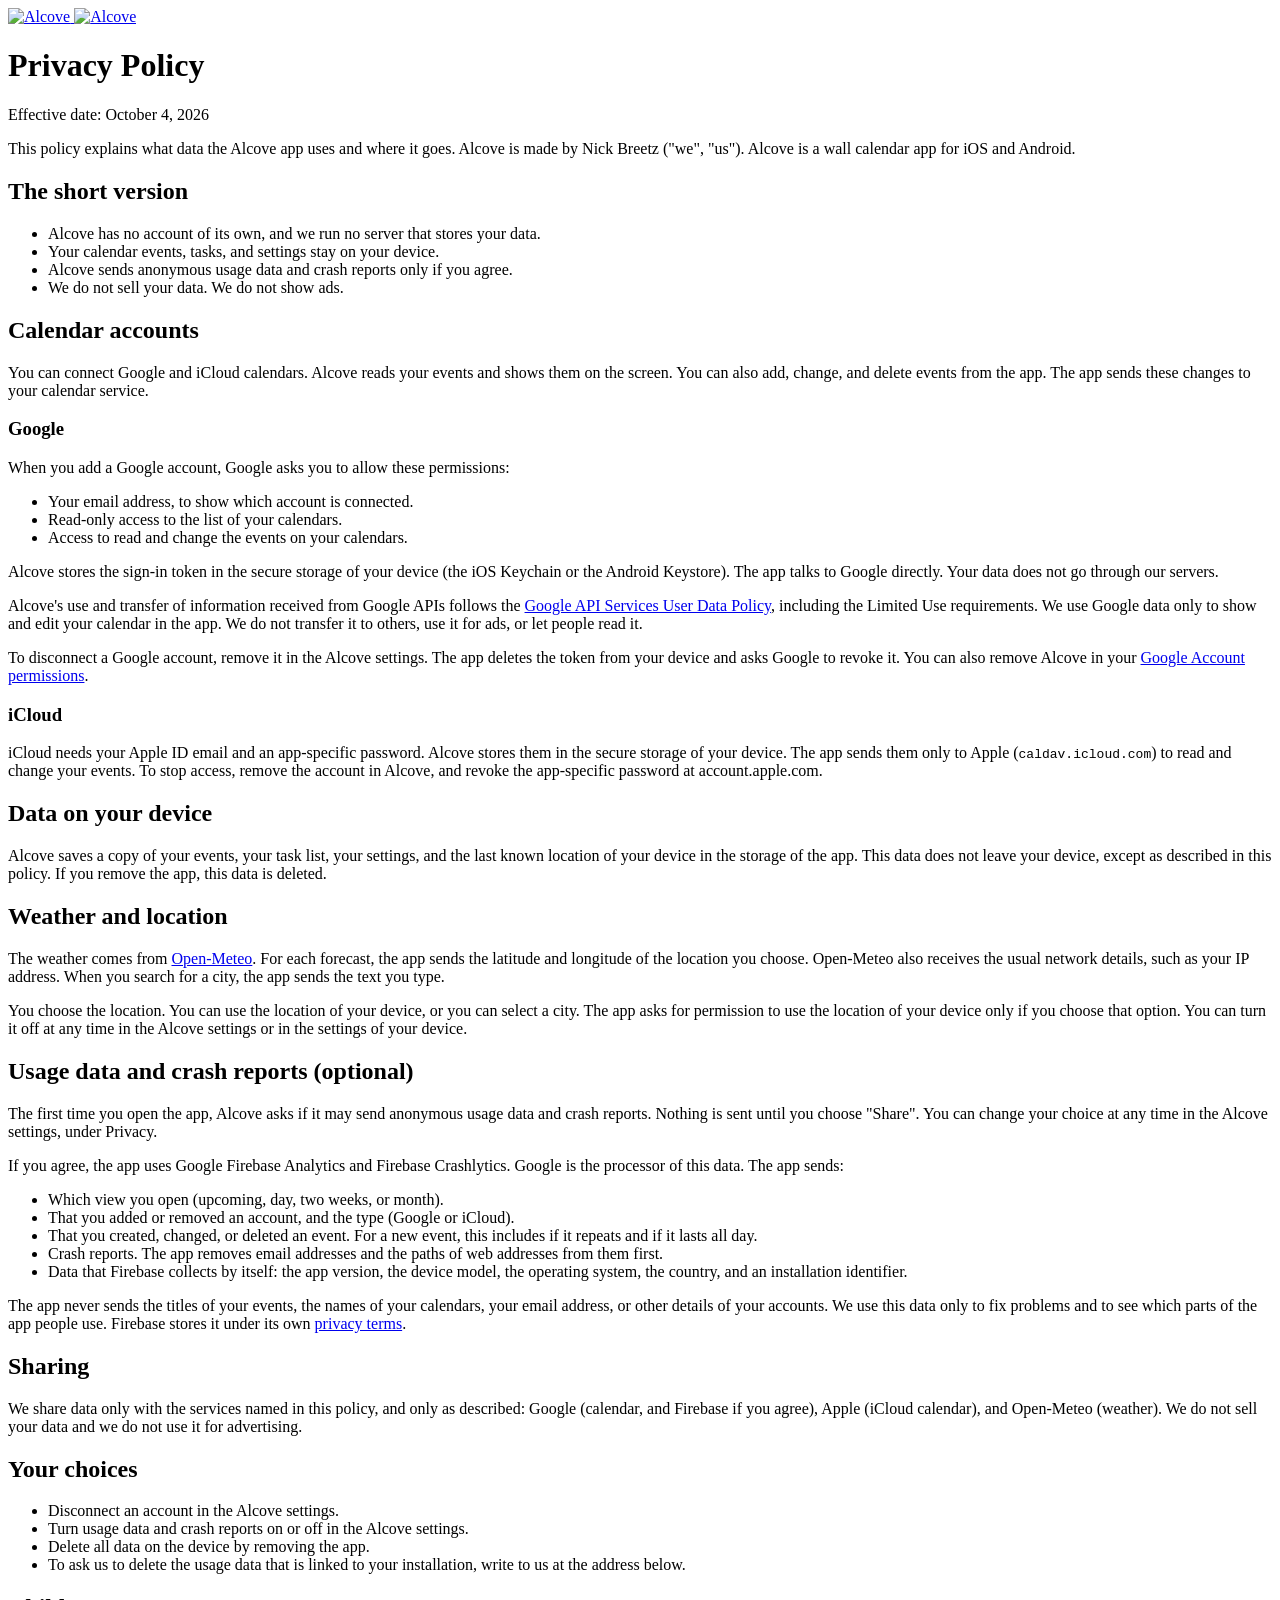
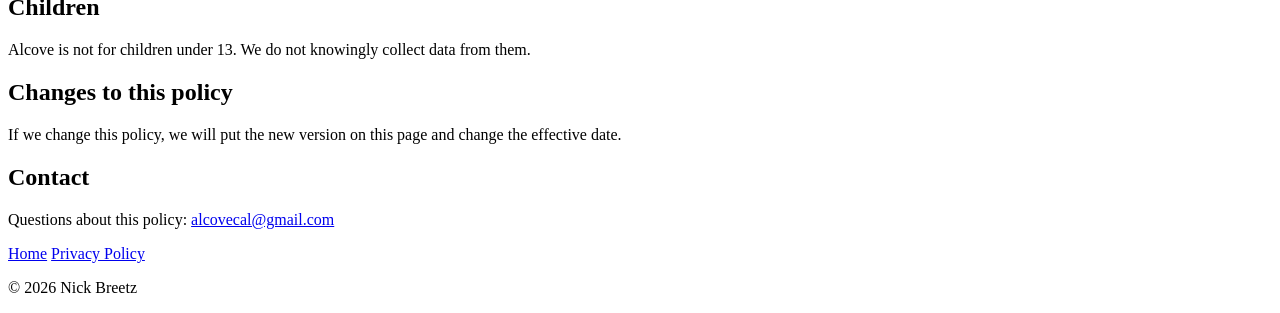
==== privacy.html @ d1e0ca30 "Add the contact email to the privacy policy Co-Authored-By: Claude Sonnet 5.5 <noreply@anthropic.com" ====
<!DOCTYPE html>
<html lang="en-US">
<head>
<meta charset="UTF-8" />
<meta name="viewport" content="width=device-width, initial-scale=1" />
<title>Privacy Policy &#8211; Alcove</title>
<meta name="description" content="How the Alcove app handles your data." />
<link rel="icon" href="assets/favicon-32.png" sizes="32x32" />
<link rel="apple-touch-icon" href="assets/apple-touch-icon.png" />
<link rel="stylesheet" href="style.css" />
</head>
<body>
<header>
  <a href="/">
    <img class="logo logo-light" src="assets/logo.png" alt="Alcove" />
    <img class="logo logo-dark" src="assets/logo-dark.png" alt="Alcove" />
  </a>
</header>

<main class="policy">
  <h1>Privacy Policy</h1>
  <p class="updated">Effective date: October 4, 2026</p>

  <p>This policy explains what data the Alcove app uses and where it goes. Alcove is made by Nick Breetz ("we", "us"). Alcove is a wall calendar app for iOS and Android.</p>

  <h2>The short version</h2>
  <ul>
    <li>Alcove has no account of its own, and we run no server that stores your data.</li>
    <li>Your calendar events, tasks, and settings stay on your device.</li>
    <li>Alcove sends anonymous usage data and crash reports only if you agree.</li>
    <li>We do not sell your data. We do not show ads.</li>
  </ul>

  <h2>Calendar accounts</h2>
  <p>You can connect Google and iCloud calendars. Alcove reads your events and shows them on the screen. You can also add, change, and delete events from the app. The app sends these changes to your calendar service.</p>

  <h3>Google</h3>
  <p>When you add a Google account, Google asks you to allow these permissions:</p>
  <ul>
    <li>Your email address, to show which account is connected.</li>
    <li>Read-only access to the list of your calendars.</li>
    <li>Access to read and change the events on your calendars.</li>
  </ul>
  <p>Alcove stores the sign-in token in the secure storage of your device (the iOS Keychain or the Android Keystore). The app talks to Google directly. Your data does not go through our servers.</p>
  <p>Alcove's use and transfer of information received from Google APIs follows the <a href="https://developers.google.com/terms/api-services-user-data-policy">Google API Services User Data Policy</a>, including the Limited Use requirements. We use Google data only to show and edit your calendar in the app. We do not transfer it to others, use it for ads, or let people read it.</p>
  <p>To disconnect a Google account, remove it in the Alcove settings. The app deletes the token from your device and asks Google to revoke it. You can also remove Alcove in your <a href="https://myaccount.google.com/permissions">Google Account permissions</a>.</p>

  <h3>iCloud</h3>
  <p>iCloud needs your Apple ID email and an app-specific password. Alcove stores them in the secure storage of your device. The app sends them only to Apple (<code>caldav.icloud.com</code>) to read and change your events. To stop access, remove the account in Alcove, and revoke the app-specific password at account.apple.com.</p>

  <h2>Data on your device</h2>
  <p>Alcove saves a copy of your events, your task list, your settings, and the last known location of your device in the storage of the app. This data does not leave your device, except as described in this policy. If you remove the app, this data is deleted.</p>

  <h2>Weather and location</h2>
  <p>The weather comes from <a href="https://open-meteo.com">Open-Meteo</a>. For each forecast, the app sends the latitude and longitude of the location you choose. Open-Meteo also receives the usual network details, such as your IP address. When you search for a city, the app sends the text you type.</p>
  <p>You choose the location. You can use the location of your device, or you can select a city. The app asks for permission to use the location of your device only if you choose that option. You can turn it off at any time in the Alcove settings or in the settings of your device.</p>

  <h2>Usage data and crash reports (optional)</h2>
  <p>The first time you open the app, Alcove asks if it may send anonymous usage data and crash reports. Nothing is sent until you choose "Share". You can change your choice at any time in the Alcove settings, under Privacy.</p>
  <p>If you agree, the app uses Google Firebase Analytics and Firebase Crashlytics. Google is the processor of this data. The app sends:</p>
  <ul>
    <li>Which view you open (upcoming, day, two weeks, or month).</li>
    <li>That you added or removed an account, and the type (Google or iCloud).</li>
    <li>That you created, changed, or deleted an event. For a new event, this includes if it repeats and if it lasts all day.</li>
    <li>Crash reports. The app removes email addresses and the paths of web addresses from them first.</li>
    <li>Data that Firebase collects by itself: the app version, the device model, the operating system, the country, and an installation identifier.</li>
  </ul>
  <p>The app never sends the titles of your events, the names of your calendars, your email address, or other details of your accounts. We use this data only to fix problems and to see which parts of the app people use. Firebase stores it under its own <a href="https://firebase.google.com/support/privacy">privacy terms</a>.</p>

  <h2>Sharing</h2>
  <p>We share data only with the services named in this policy, and only as described: Google (calendar, and Firebase if you agree), Apple (iCloud calendar), and Open-Meteo (weather). We do not sell your data and we do not use it for advertising.</p>

  <h2>Your choices</h2>
  <ul>
    <li>Disconnect an account in the Alcove settings.</li>
    <li>Turn usage data and crash reports on or off in the Alcove settings.</li>
    <li>Delete all data on the device by removing the app.</li>
    <li>To ask us to delete the usage data that is linked to your installation, write to us at the address below.</li>
  </ul>

  <h2>Children</h2>
  <p>Alcove is not for children under 13. We do not knowingly collect data from them.</p>

  <h2>Changes to this policy</h2>
  <p>If we change this policy, we will put the new version on this page and change the effective date.</p>

  <h2>Contact</h2>
  <p>Questions about this policy: <a href="mailto:alcovecal@gmail.com">alcovecal@gmail.com</a></p>
</main>

<footer>
  <a href="/">Home</a>
  <a href="privacy.html">Privacy Policy</a>
  <p>&copy; 2026 Nick Breetz</p>
</footer>
</body>
</html>
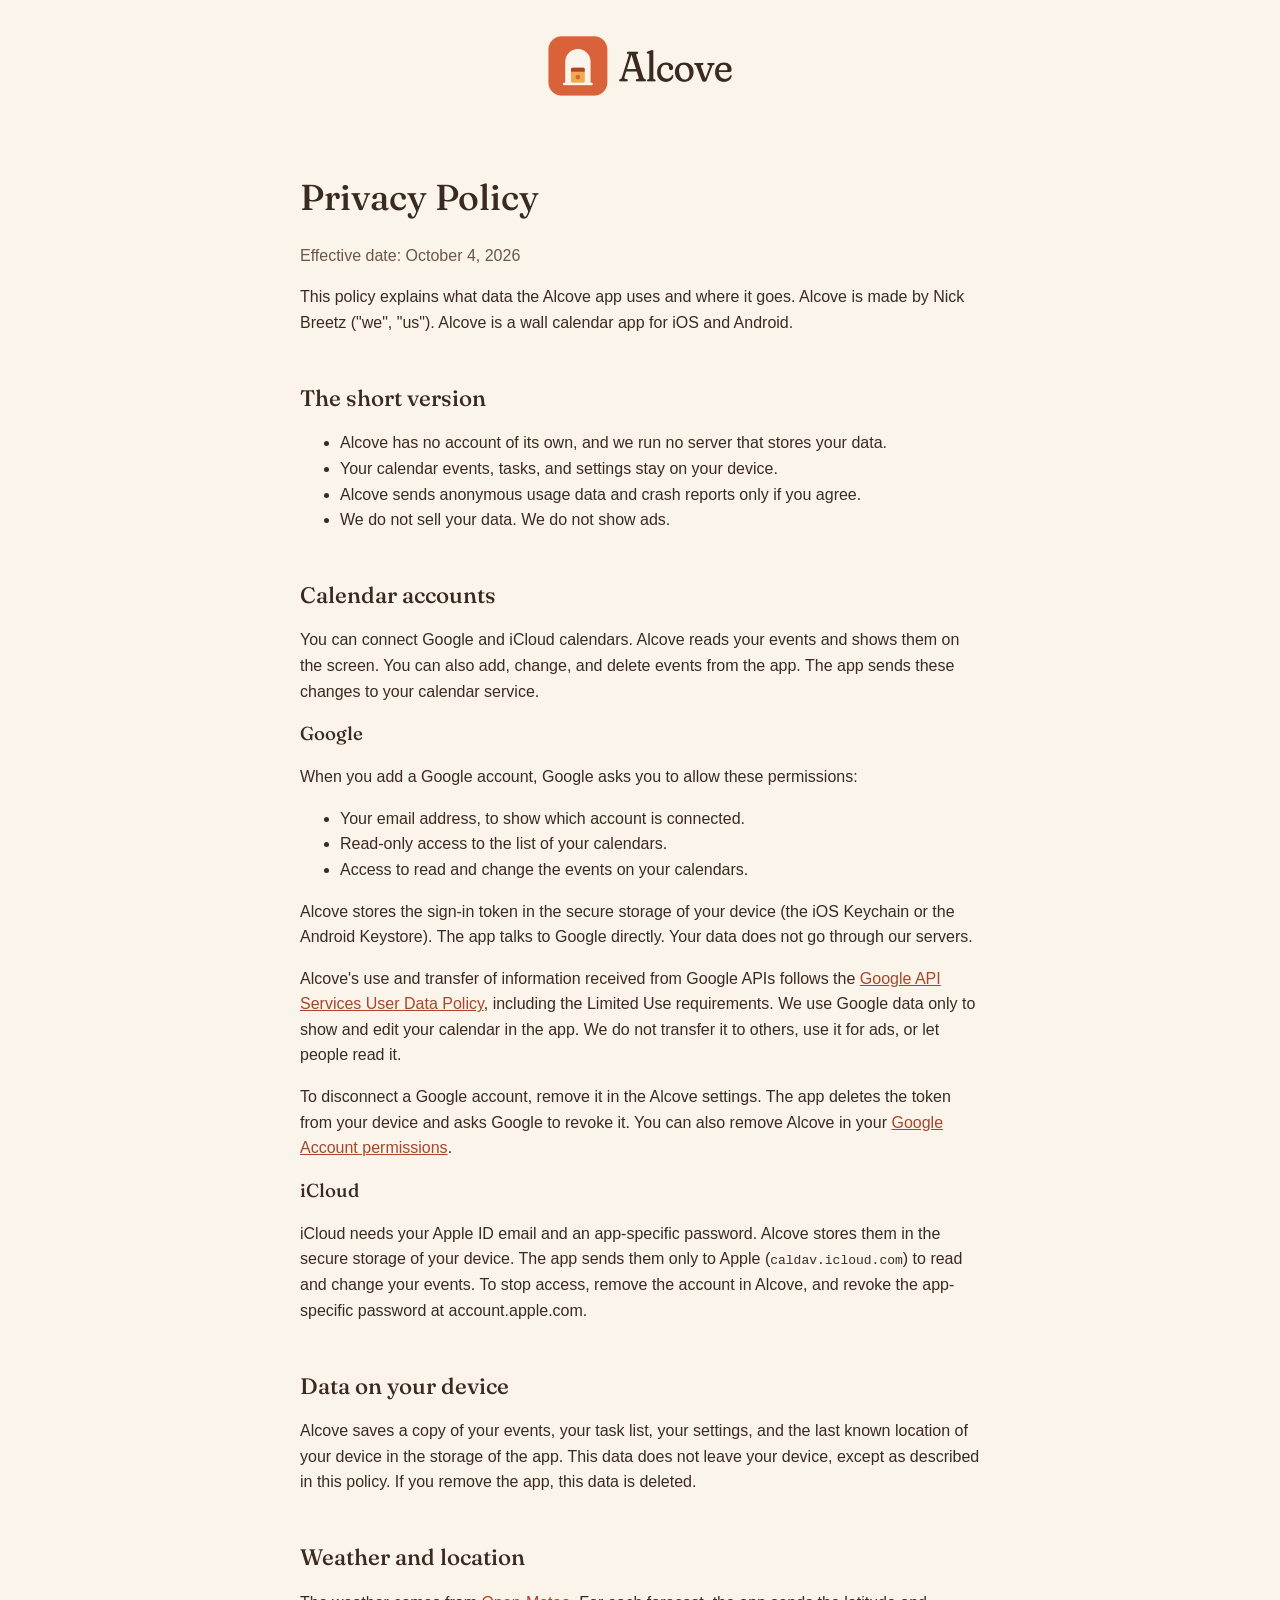
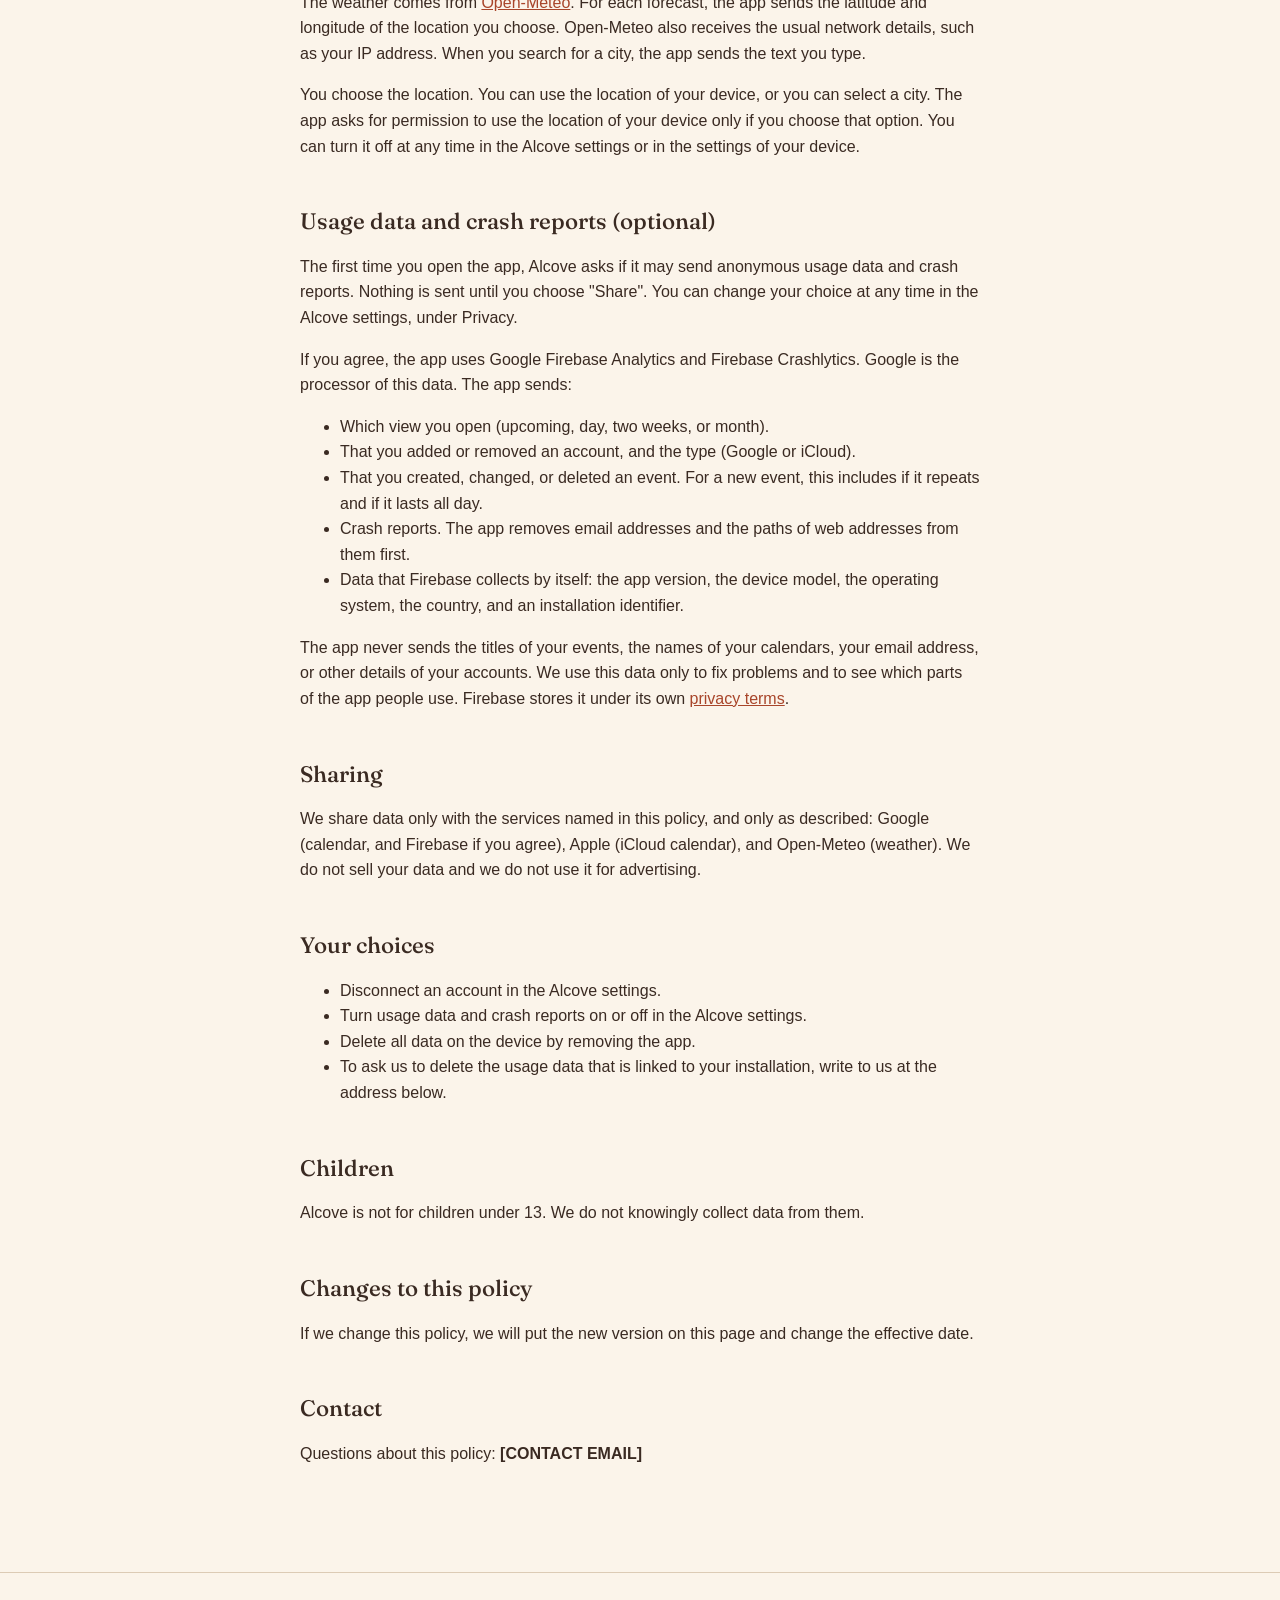
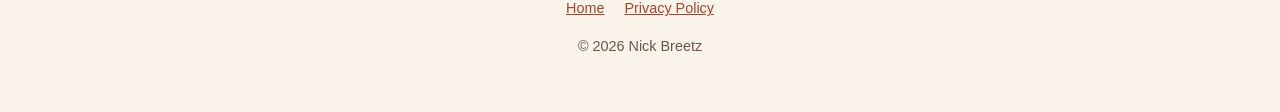
==== commit ea09def9: "Add the Alcove website with the privacy policy Co-Authored-By: Claude Sonnet 5.5 <noreply@anthropic." ====
--- a/privacy.html
+++ b/privacy.html
@@ -85,7 +85,7 @@
   <p>If we change this policy, we will put the new version on this page and change the effective date.</p>
 
   <h2>Contact</h2>
-  <p>Questions about this policy: <a href="mailto:alcovecal@gmail.com">alcovecal@gmail.com</a></p>
+  <p>Questions about this policy: <strong>[CONTACT EMAIL]</strong></p>
 </main>
 
 <footer>
--- a/style.css
+++ b/style.css
@@ -0,0 +1,156 @@
+@font-face {
+  font-family: 'Fraunces';
+  src: url('fonts/Fraunces-Variable.ttf') format('truetype');
+  font-weight: 100 900;
+  font-display: swap;
+}
+
+:root {
+  --bg: #fbf4ea;
+  --surface: #f1e5d3;
+  --text: #3a2a22;
+  --muted: #6b5648;
+  --link: #a8452a;
+  --ember: #d9623b;
+  --line: #dccbb5;
+  --max-width: 880px;
+}
+
+@media (prefers-color-scheme: dark) {
+  :root {
+    --bg: #1b1613;
+    --surface: #271f1b;
+    --text: #f1e5d3;
+    --muted: #cdbcaa;
+    --link: #f2a94e;
+    --line: #4a3d35;
+  }
+}
+
+* {
+  box-sizing: border-box;
+}
+
+body {
+  margin: 0;
+  background: var(--bg);
+  color: var(--text);
+  font-family: -apple-system, BlinkMacSystemFont, 'Segoe UI', Roboto, sans-serif;
+  line-height: 1.6;
+}
+
+h1,
+h2,
+h3 {
+  font-family: 'Fraunces', Georgia, serif;
+  font-weight: 500;
+  line-height: 1.2;
+}
+
+a {
+  color: var(--link);
+}
+
+header {
+  padding: 28px 20px 0;
+  text-align: center;
+}
+
+.logo {
+  width: 200px;
+  height: auto;
+}
+
+.logo-dark {
+  display: none;
+}
+
+@media (prefers-color-scheme: dark) {
+  .logo-light {
+    display: none;
+  }
+  .logo-dark {
+    display: inline;
+  }
+}
+
+main {
+  max-width: var(--max-width);
+  margin: 0 auto;
+  padding: 40px 20px 10vh;
+}
+
+.hero {
+  background: var(--surface);
+  border-radius: 16px;
+  padding: 8vh 24px;
+  text-align: center;
+}
+
+.hero h1 {
+  font-size: clamp(2rem, 6vw, 3.25rem);
+  margin: 0 0 16px;
+}
+
+.hero p {
+  max-width: 560px;
+  margin: 0 auto;
+  color: var(--muted);
+  font-size: 1.125rem;
+}
+
+.soon {
+  display: inline-block;
+  margin-top: 24px;
+  padding: 8px 18px;
+  border: 1px solid var(--line);
+  border-radius: 999px;
+  color: var(--muted);
+  font-size: 0.95rem;
+}
+
+.features {
+  display: grid;
+  grid-template-columns: repeat(auto-fit, minmax(240px, 1fr));
+  gap: 24px;
+  margin-top: 48px;
+}
+
+.features h2 {
+  font-size: 1.25rem;
+  margin: 0 0 8px;
+}
+
+.features p {
+  margin: 0;
+  color: var(--muted);
+}
+
+.policy {
+  max-width: 720px;
+}
+
+.policy h1 {
+  font-size: 2.25rem;
+}
+
+.policy h2 {
+  font-size: 1.4rem;
+  margin-top: 2.2em;
+}
+
+.policy .updated {
+  color: var(--muted);
+}
+
+footer {
+  border-top: 1px solid var(--line);
+  padding: 24px 20px 40px;
+  text-align: center;
+  color: var(--muted);
+  font-size: 0.9rem;
+}
+
+footer a {
+  margin: 0 8px;
+}
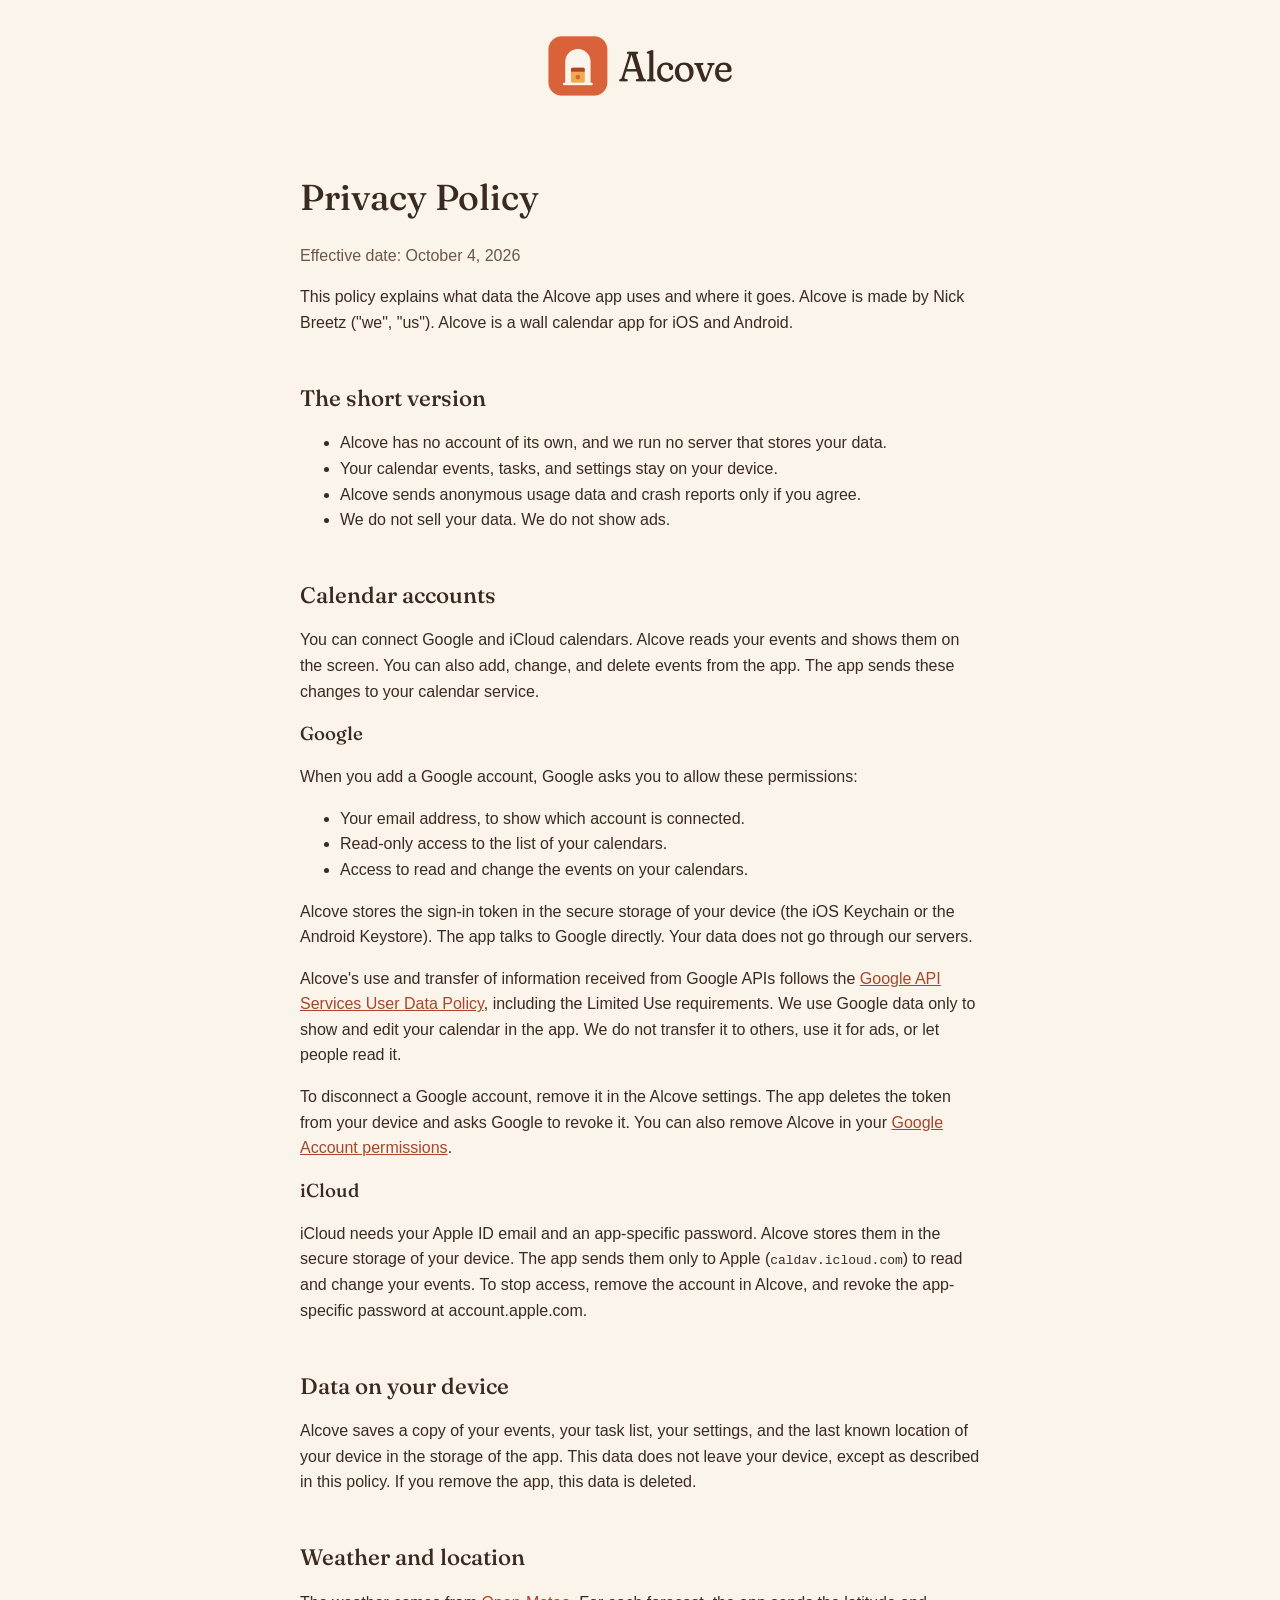
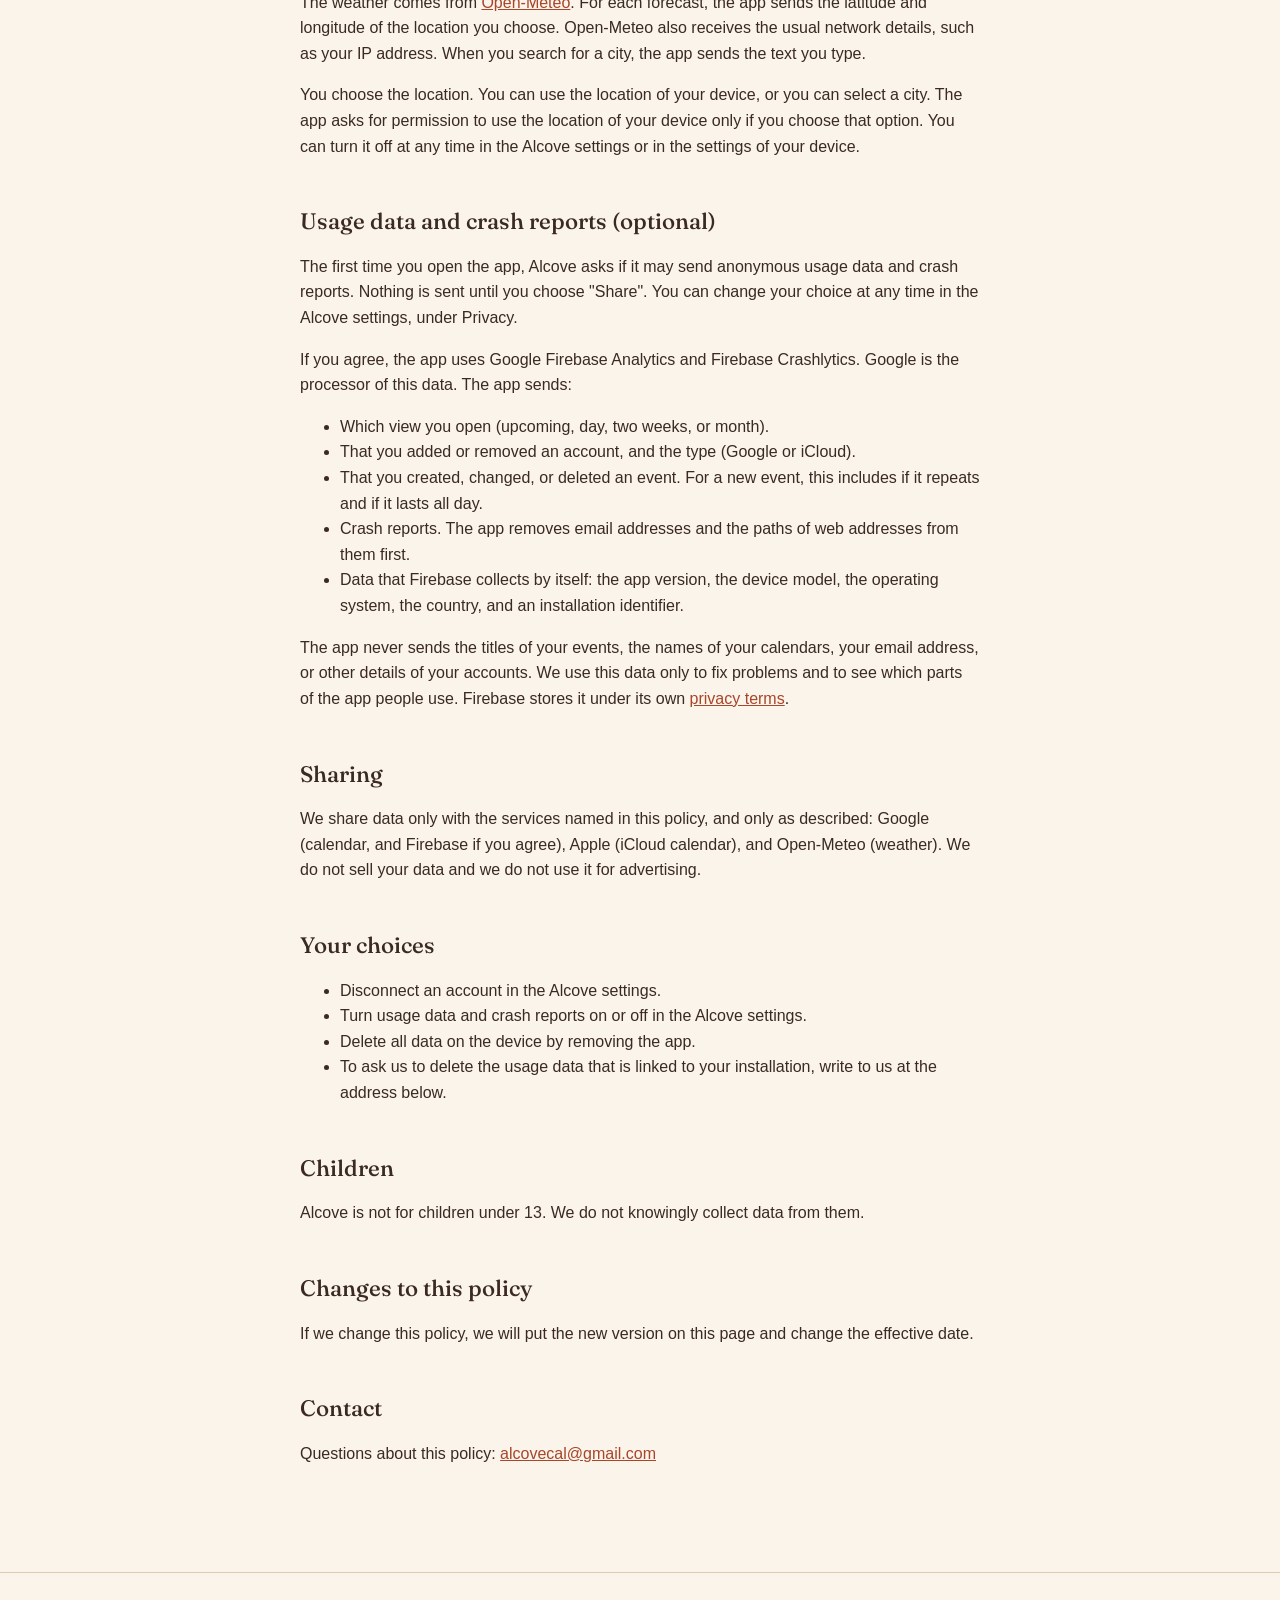
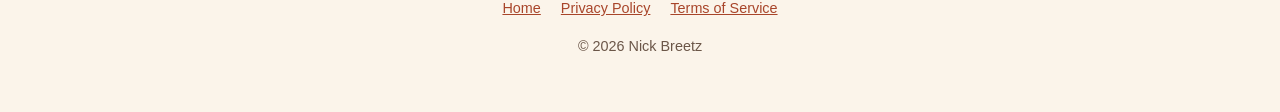
==== commit 81da0f8f: "Add the terms of service Co-Authored-By: Claude Sonnet 5.5 <noreply@anthropic.com>" ====
--- a/privacy.html
+++ b/privacy.html
@@ -85,12 +85,13 @@
   <p>If we change this policy, we will put the new version on this page and change the effective date.</p>
 
   <h2>Contact</h2>
-  <p>Questions about this policy: <strong>[CONTACT EMAIL]</strong></p>
+  <p>Questions about this policy: <a href="mailto:alcovecal@gmail.com">alcovecal@gmail.com</a></p>
 </main>
 
 <footer>
   <a href="/">Home</a>
   <a href="privacy.html">Privacy Policy</a>
+  <a href="terms.html">Terms of Service</a>
   <p>&copy; 2026 Nick Breetz</p>
 </footer>
 </body>
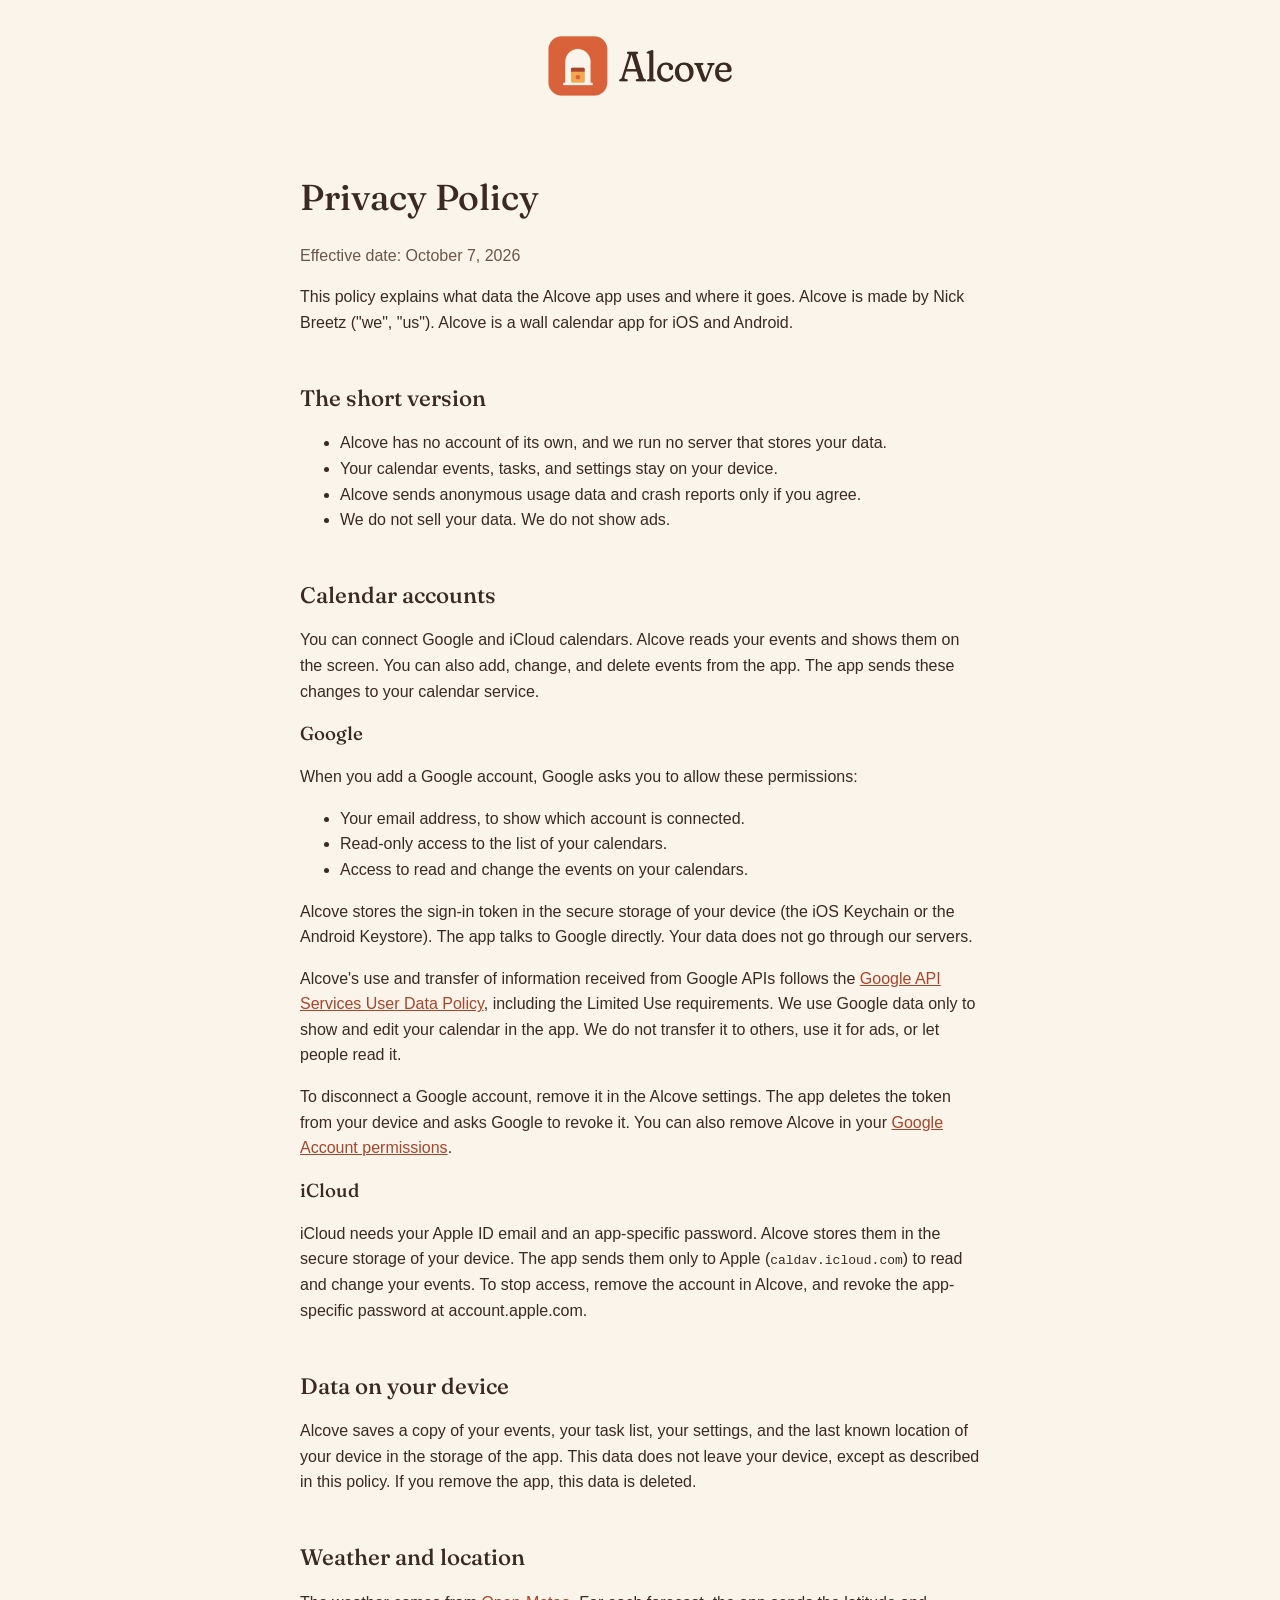
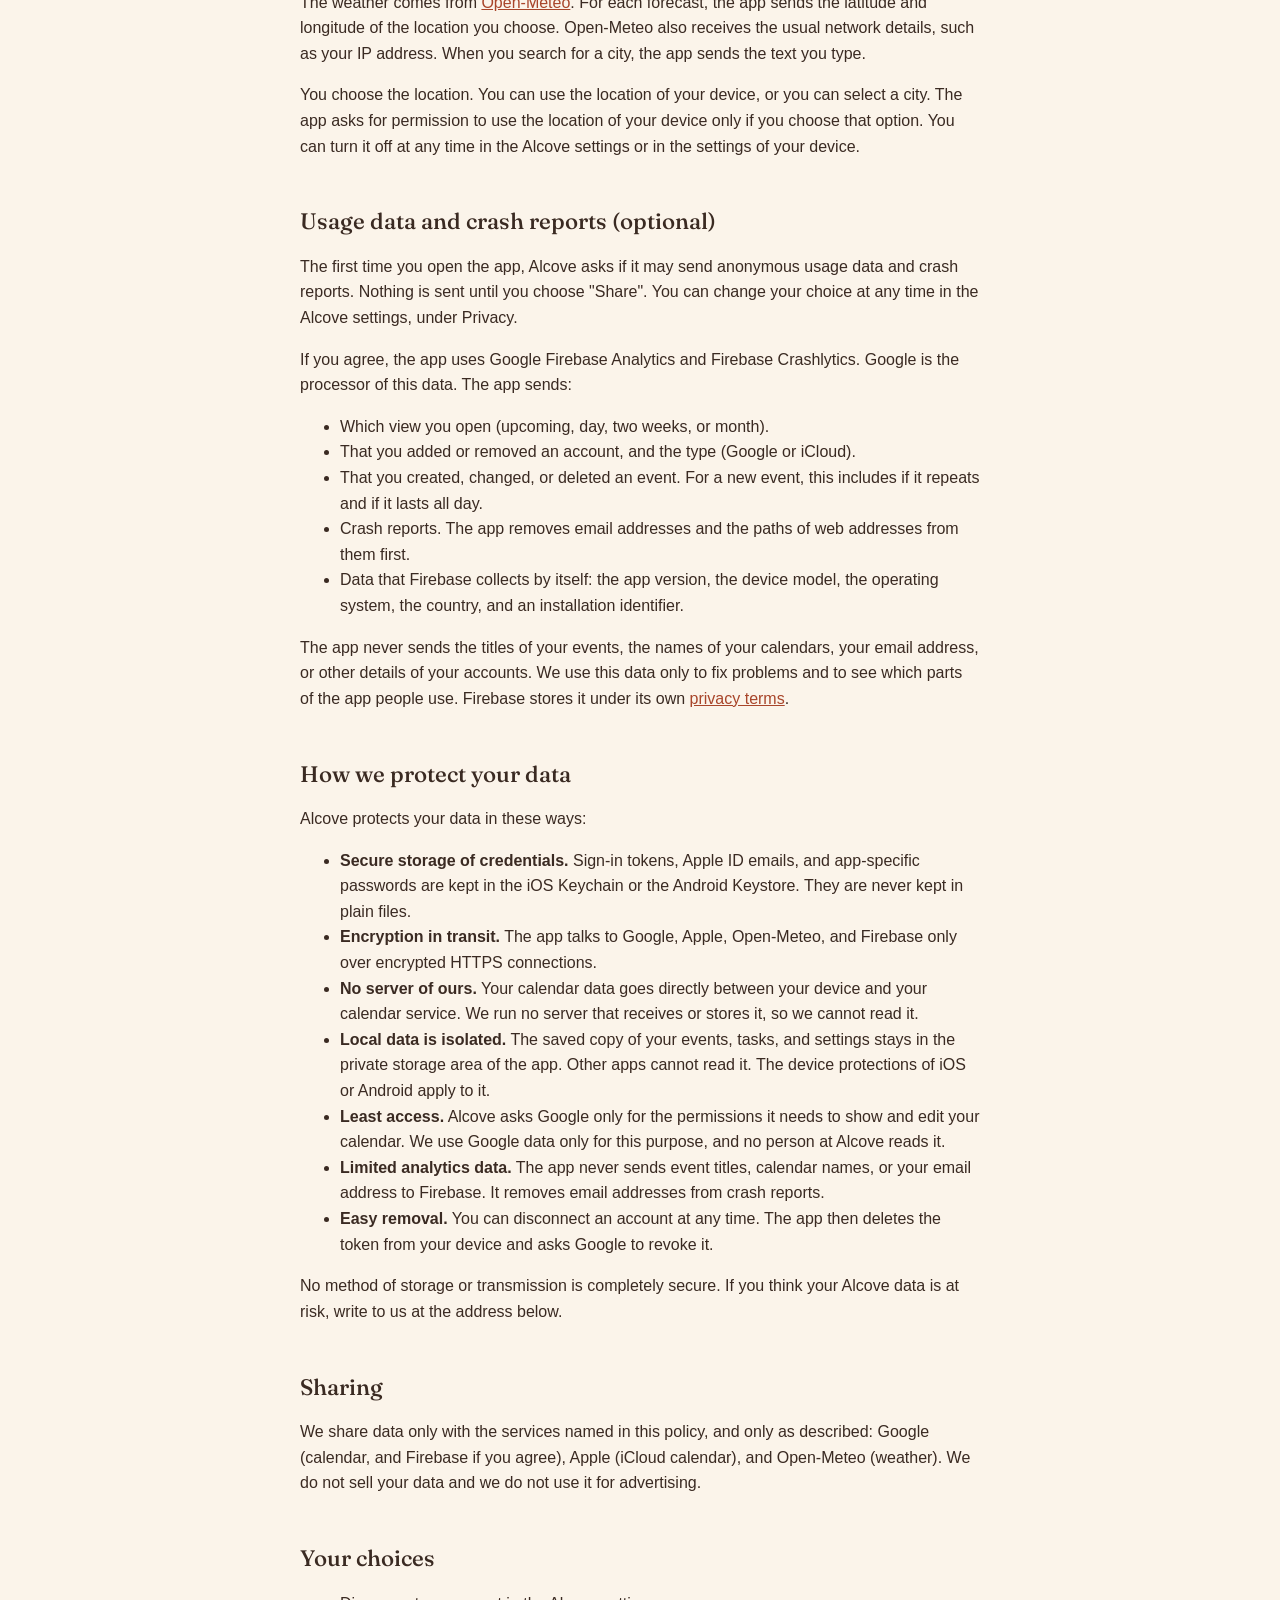
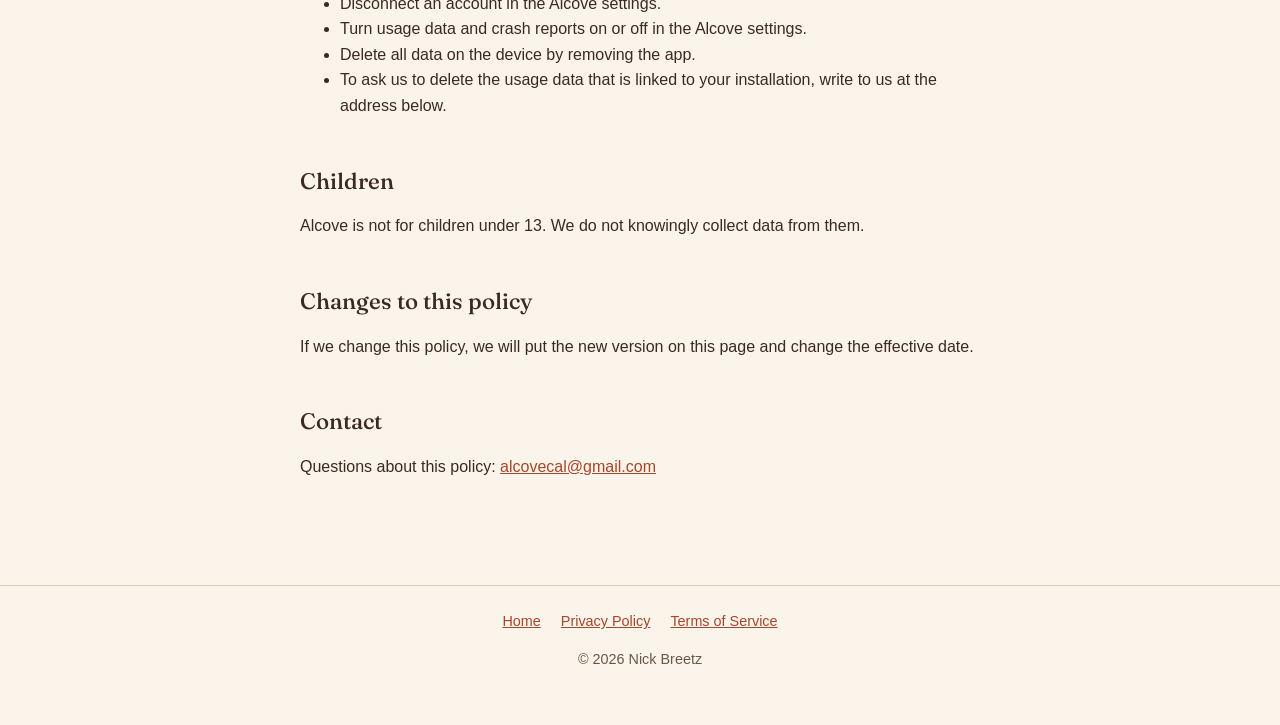
==== commit 71d14b96: "Add data protection disclosures to the privacy policy Co-Authored-By: Claude Sonnet 5.5 <noreply@ant" ====
--- a/privacy.html
+++ b/privacy.html
@@ -19,7 +19,7 @@
 
 <main class="policy">
   <h1>Privacy Policy</h1>
-  <p class="updated">Effective date: October 4, 2026</p>
+  <p class="updated">Effective date: October 7, 2026</p>
 
   <p>This policy explains what data the Alcove app uses and where it goes. Alcove is made by Nick Breetz ("we", "us"). Alcove is a wall calendar app for iOS and Android.</p>
 
@@ -67,6 +67,19 @@
   </ul>
   <p>The app never sends the titles of your events, the names of your calendars, your email address, or other details of your accounts. We use this data only to fix problems and to see which parts of the app people use. Firebase stores it under its own <a href="https://firebase.google.com/support/privacy">privacy terms</a>.</p>
 
+  <h2>How we protect your data</h2>
+  <p>Alcove protects your data in these ways:</p>
+  <ul>
+    <li><strong>Secure storage of credentials.</strong> Sign-in tokens, Apple ID emails, and app-specific passwords are kept in the iOS Keychain or the Android Keystore. They are never kept in plain files.</li>
+    <li><strong>Encryption in transit.</strong> The app talks to Google, Apple, Open-Meteo, and Firebase only over encrypted HTTPS connections.</li>
+    <li><strong>No server of ours.</strong> Your calendar data goes directly between your device and your calendar service. We run no server that receives or stores it, so we cannot read it.</li>
+    <li><strong>Local data is isolated.</strong> The saved copy of your events, tasks, and settings stays in the private storage area of the app. Other apps cannot read it. The device protections of iOS or Android apply to it.</li>
+    <li><strong>Least access.</strong> Alcove asks Google only for the permissions it needs to show and edit your calendar. We use Google data only for this purpose, and no person at Alcove reads it.</li>
+    <li><strong>Limited analytics data.</strong> The app never sends event titles, calendar names, or your email address to Firebase. It removes email addresses from crash reports.</li>
+    <li><strong>Easy removal.</strong> You can disconnect an account at any time. The app then deletes the token from your device and asks Google to revoke it.</li>
+  </ul>
+  <p>No method of storage or transmission is completely secure. If you think your Alcove data is at risk, write to us at the address below.</p>
+
   <h2>Sharing</h2>
   <p>We share data only with the services named in this policy, and only as described: Google (calendar, and Firebase if you agree), Apple (iCloud calendar), and Open-Meteo (weather). We do not sell your data and we do not use it for advertising.</p>
 
